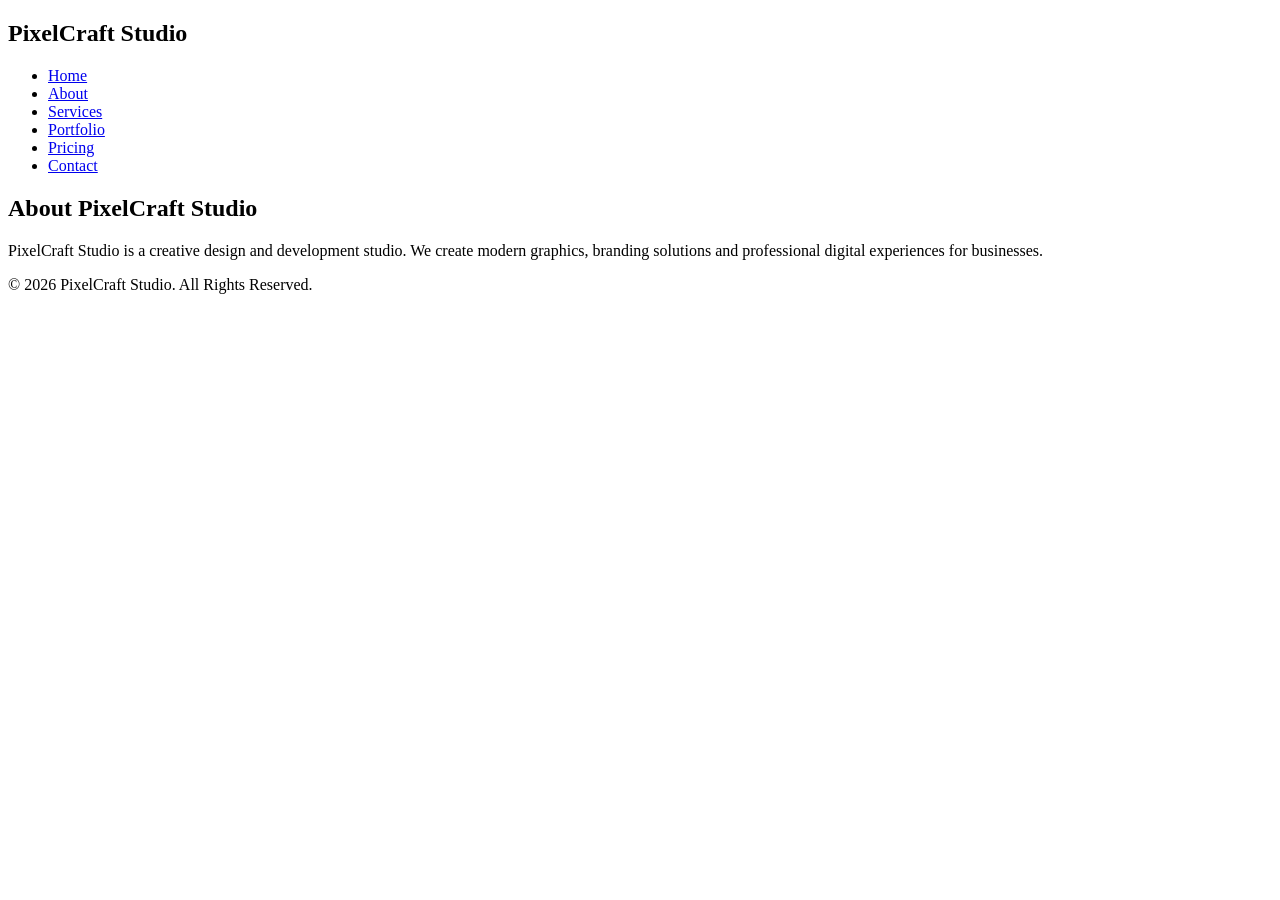
==== about.html @ e8d036d0 "Add files via upload" ====
<!DOCTYPE html>
<html>
<head>
    <title>About - PixelCraft Studio</title>
    <link rel="stylesheet" href="style.css">
</head>

<body>
    <nav>
    <h2>PixelCraft Studio</h2>

    <ul>
        <li><a href="index.html">Home</a></li>
        <li><a href="about.html">About</a></li>
        <li><a href="services.html">Services</a></li>
        <li><a href="portfolio.html">Portfolio</a></li>
        <li><a href="pricing.html">Pricing</a></li>
        <li><a href="contact.html">Contact</a></li>
    </ul>
</nav>

<section class="page-section">
    <h1>About PixelCraft Studio</h1>

    <p>
        PixelCraft Studio is a creative design and development studio.
        We create modern graphics, branding solutions and professional
        digital experiences for businesses.
    </p>
</section>
<footer>
    <p>© 2026 PixelCraft Studio. All Rights Reserved.</p>
</footer>
</body>
</html>
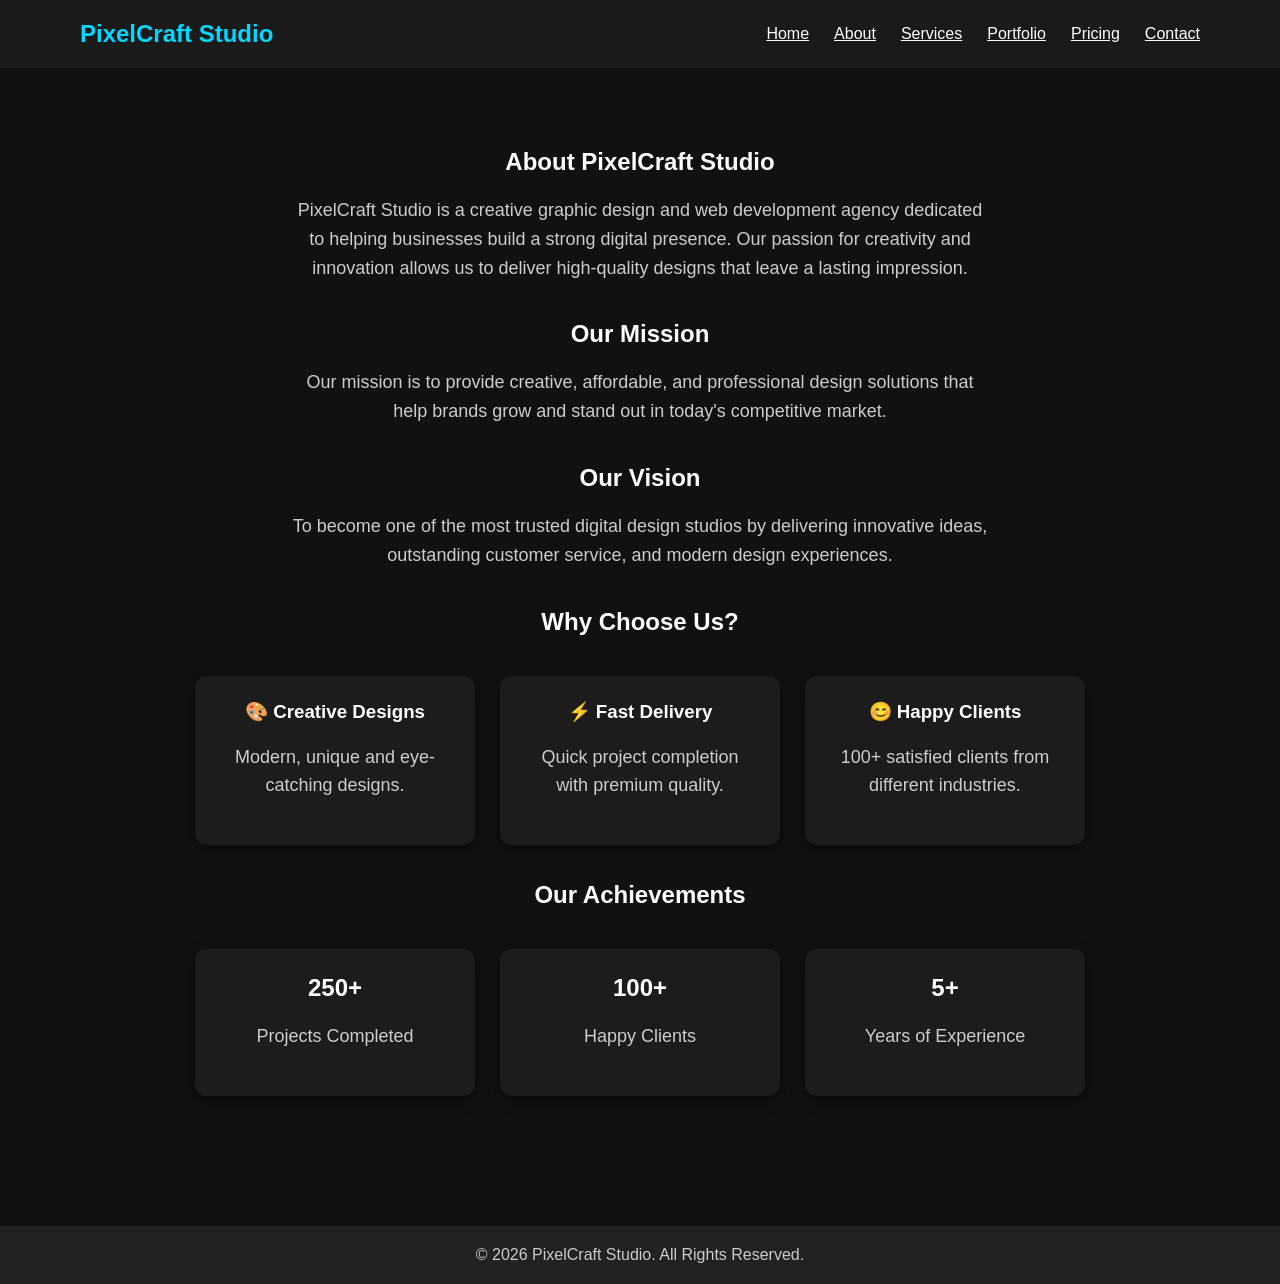
==== commit 9a15edef: "Add files via upload" ====
--- a/about.html
+++ b/about.html
@@ -20,13 +20,75 @@
 </nav>
 
 <section class="page-section">
+
     <h1>About PixelCraft Studio</h1>
 
     <p>
-        PixelCraft Studio is a creative design and development studio.
-        We create modern graphics, branding solutions and professional
-        digital experiences for businesses.
+        PixelCraft Studio is a creative graphic design and web development agency dedicated to helping businesses build a strong digital presence. Our passion for creativity and innovation allows us to deliver high-quality designs that leave a lasting impression.
     </p>
+
+    <br>
+
+    <h2>Our Mission</h2>
+
+    <p>
+        Our mission is to provide creative, affordable, and professional design solutions that help brands grow and stand out in today's competitive market.
+    </p>
+
+    <br>
+
+    <h2>Our Vision</h2>
+
+    <p>
+        To become one of the most trusted digital design studios by delivering innovative ideas, outstanding customer service, and modern design experiences.
+    </p>
+
+    <br>
+
+    <h2>Why Choose Us?</h2>
+
+    <div class="portfolio-container">
+
+        <div class="portfolio-card">
+            <h3>🎨 Creative Designs</h3>
+            <p>Modern, unique and eye-catching designs.</p>
+        </div>
+
+        <div class="portfolio-card">
+            <h3>⚡ Fast Delivery</h3>
+            <p>Quick project completion with premium quality.</p>
+        </div>
+
+        <div class="portfolio-card">
+            <h3>😊 Happy Clients</h3>
+            <p>100+ satisfied clients from different industries.</p>
+        </div>
+
+    </div>
+
+    <br><br>
+
+    <h2>Our Achievements</h2>
+
+    <div class="portfolio-container">
+
+        <div class="portfolio-card">
+            <h2>250+</h2>
+            <p>Projects Completed</p>
+        </div>
+
+        <div class="portfolio-card">
+            <h2>100+</h2>
+            <p>Happy Clients</p>
+        </div>
+
+        <div class="portfolio-card">
+            <h2>5+</h2>
+            <p>Years of Experience</p>
+        </div>
+
+    </div>
+
 </section>
 <footer>
     <p>© 2026 PixelCraft Studio. All Rights Reserved.</p>
--- a/style.css
+++ b/style.css
@@ -0,0 +1,638 @@
+html{
+    scroll-behavior: smooth;
+}
+*{
+    margin:0;
+    padding:0;
+    box-sizing:border-box;
+}
+
+body{
+    font-family:'Poppins',sans-serif;
+    background:#0b0b0b;
+    color:white;
+    overflow-x:hidden;
+}
+
+nav{
+    display:flex;
+    justify-content:space-between;
+    align-items:center;
+    padding:20px 80px;
+    position: sticky;
+top: 0;
+z-index: 1000;
+background: rgba(0,0,0,0.9);
+backdrop-filter: blur(10px);
+}
+
+nav h2{
+    color:#00d9ff;
+}
+
+nav ul{
+    display:flex;
+    list-style:none;
+}
+
+nav ul li{
+    margin-left:25px;
+}
+
+nav ul li a:hover{
+    color:#00d9ff;
+    transition:0.3s;
+}
+
+.hero{
+    height:100vh;
+    display:flex;
+    flex-direction:column;
+    justify-content:center;
+    align-items:center;
+    text-align:center;
+    padding:20px;
+
+    background:
+    linear-gradient(rgba(0,0,0,.75), rgba(0,0,0,.75)),
+    url("../images/hero.png");
+
+    background-size:cover;
+    background-position:center;
+}
+
+.hero h1{
+    font-size:55px;
+    margin-bottom:20px;
+}
+
+.hero p{
+    width:60%;
+    line-height:1.7;
+    margin-bottom:30px;
+}
+
+.btn{
+    background:#00d9ff;
+    color:black;
+    padding:15px 35px;
+    text-decoration:none;
+    border-radius:8px;
+    font-weight:bold;
+}
+.btn:hover{
+    background:#ffffff;
+    color:#00d9ff;
+    transform:scale(1.05);
+    transition:0.3s;
+}
+/* SERVICES */
+
+.services{
+    padding:80px 8%;
+    background:#111;
+}
+
+.services h2{
+    text-align:center;
+    font-size:42px;
+    margin-bottom:50px;
+}
+
+.service-container{
+    display:grid;
+    grid-template-columns:repeat(auto-fit,minmax(280px,1fr));
+    gap:25px;
+}
+
+.card{
+    background:#1b1b1b;
+    padding:35px;
+    border-radius:15px;
+    transition:.4s;
+    border:1px solid #2d2d2d;
+}
+
+.card:hover{
+    transform:translateY(-10px);
+    border-color:#00d9ff;
+    box-shadow:0 0 25px rgba(0,217,255,.35);
+}
+
+.card h3{
+    color:#00d9ff;
+    margin-bottom:15px;
+}
+
+.card p{
+    color:#cfcfcf;
+    line-height:1.7;
+}
+/* Portfolio */
+
+.portfolio{
+    padding:80px 8%;
+    background:#0b0b0b;
+}
+
+.portfolio h2{
+    text-align:center;
+    font-size:42px;
+    margin-bottom:50px;
+}
+
+.portfolio-container{
+    display:grid;
+    grid-template-columns:repeat(auto-fit,minmax(320px,1fr));
+    gap:25px;
+}
+
+.portfolio-box{
+    background:#1a1a1a;
+    border-radius:15px;
+    overflow:hidden;
+    transition:.4s;
+}
+
+.portfolio-box img{
+    width:100%;
+    height:240px;
+    object-fit:cover;
+}
+
+.portfolio-box h3{
+    text-align:center;
+    padding:20px;
+}
+
+.portfolio-box:hover{
+    transform:translateY(-10px);
+    box-shadow:0 0 25px rgba(0,217,255,.4);
+}
+/* ABOUT */
+.about{
+    padding:100px 8%;
+    background:#111;
+}
+
+.about h2{
+    font-size:42px;
+    margin-bottom:25px;
+}
+
+.about p{
+    color:#ccc;
+    line-height:1.8;
+    max-width:900px;
+}
+
+.stats{
+    display:flex;
+    gap:60px;
+    margin-top:50px;
+    flex-wrap:wrap;
+}
+
+.stats h3{
+    color:#00d9ff;
+    font-size:42px;
+}
+
+.stats span{
+    color:#bbb;
+}
+/* Pricing */
+
+.pricing{
+    padding:80px 8%;
+    text-align:center;
+    background:#111;
+}
+
+.pricing h2{
+    font-size:45px;
+    margin-bottom:50px;
+}
+
+.pricing-container{
+    display:flex;
+    justify-content:center;
+    gap:30px;
+    flex-wrap:wrap;
+}
+
+.price-card{
+    background:#1c1c1c;
+    padding:40px;
+    width:300px;
+    border-radius:15px;
+    transition:.4s;
+    border:1px solid #333;
+}
+
+.price-card:hover{
+    transform:translateY(-12px);
+    box-shadow:0 0 25px #00d9ff55;
+}
+
+.price-card.active{
+    border:2px solid #00d9ff;
+    transform:scale(1.05);
+}
+
+.price-card h3{
+    color:#00d9ff;
+    margin-bottom:15px;
+}
+
+.price-card h1{
+    font-size:45px;
+    margin-bottom:25px;
+}
+
+.price-card p{
+    margin:15px 0;
+}
+/* CONTACT */
+
+.contact{
+    padding:100px 8%;
+    background:#0b0b0b;
+}
+
+.contact h2{
+    text-align:center;
+    font-size:45px;
+    margin-bottom:60px;
+}
+
+.contact-container{
+    display:grid;
+    grid-template-columns:1fr 1fr;
+    gap:50px;
+    align-items:center;
+}
+
+.contact-info h3{
+    font-size:32px;
+    color:#00d9ff;
+    margin-bottom:20px;
+}
+
+.contact-info p{
+    color:#ccc;
+    line-height:1.8;
+    margin-bottom:15px;
+}
+
+.contact-form input,
+.contact-form textarea{
+    width:100%;
+    padding:15px;
+    margin-bottom:20px;
+    border:none;
+    border-radius:10px;
+    background:#1b1b1b;
+    color:white;
+    font-size:16px;
+}
+
+.contact-form textarea{
+    resize:none;
+}
+
+.contact-form button{
+    border:none;
+    cursor:pointer;
+    width:100%;
+}
+
+.contact-form input:focus,
+.contact-form textarea:focus{
+    outline:2px solid #00d9ff;
+}
+/* FOOTER */
+
+footer{
+    background:#000;
+    padding:60px 8%;
+    text-align:center;
+}
+
+.footer-content h2{
+    color:#00d9ff;
+    margin-bottom:20px;
+}
+
+.footer-content p{
+    color:#ccc;
+    line-height:1.8;
+}
+
+.social-icons{
+    margin:30px 0;
+}
+
+.social-icons a{
+    color:white;
+    text-decoration:none;
+    margin:0 15px;
+    transition:.3s;
+}
+
+.social-icons a:hover{
+    color:#00d9ff;
+}
+
+footer hr{
+    margin:30px 0;
+    border:1px solid #222;
+}
+@media(max-width:768px){
+
+nav{
+    flex-direction:column;
+    padding:20px;
+}
+
+nav ul{
+    flex-direction:column;
+    text-align:center;
+}
+
+nav ul li{
+    margin:12px 0;
+}
+
+.hero h1{
+    font-size:38px;
+}
+
+.hero p{
+    width:95%;
+}
+
+.contact-container{
+    grid-template-columns:1fr;
+}
+
+.stats{
+    justify-content:center;
+}
+
+}
+/* TEAM */
+
+.team{
+    padding:100px 8%;
+    background:#111;
+    text-align:center;
+}
+
+.team h2{
+    font-size:42px;
+    margin-bottom:50px;
+}
+
+.team-container{
+    display:grid;
+    grid-template-columns:repeat(auto-fit,minmax(250px,1fr));
+    gap:30px;
+}
+
+.team-card{
+    background:#1a1a1a;
+    border-radius:15px;
+    padding:30px;
+    transition:.4s;
+}
+
+.team-card:hover{
+    transform:translateY(-10px);
+    box-shadow:0 0 20px rgba(0,217,255,.35);
+}
+.team-card img{
+    width:150px;
+    height:150px;
+    object-fit:cover;
+    border-radius:50%;
+    border:4px solid #00d9ff;
+    margin-bottom:20px;
+    transition:0.4s;
+}
+
+.team-card img:hover{
+    transform:scale(1.08);
+}
+
+.team-card h3{
+    margin-bottom:10px;
+}
+
+.team-card p{
+    color:#bbb;
+}
+/* Testimonials Design */
+
+.testimonials {
+    padding: 50px;
+    text-align: center;
+}
+
+.testimonial-card {
+    background: #222;
+    color: white;
+    width: 300px;
+    padding: 25px;
+    border-radius: 12px;
+    transition: 0.3s;
+}
+
+.testimonial-card:hover {
+    transform: translateY(-5px);
+}
+
+.testimonial-card p {
+    font-size: 16px;
+    line-height: 1.5;
+}
+
+.testimonial-card h3 {
+    margin-top: 15px;
+}
+
+/* FAQ Design */
+
+.faq {
+    padding: 50px;
+    text-align: center;
+}
+
+.faq h2 {
+    margin-bottom: 30px;
+}
+
+.faq-box {
+    background: #222;
+    color: white;
+    margin: 15px auto;
+    padding: 20px;
+    max-width: 700px;
+    border-radius: 12px;
+    text-align: left;
+    transition: 0.3s;
+}
+
+.faq-box:hover {
+    transform: translateY(-5px);
+}
+
+.faq-box h3 {
+    margin-bottom: 10px;
+}
+
+#topBtn {
+    position: fixed;
+    bottom: 30px;
+    right: 30px;
+    display: none;
+    width: 50px;
+    height: 50px;
+    border-radius: 50%;
+    border: none;
+    cursor: pointer;
+    font-size: 25px;
+    font-weight: bold;
+    background: #333;
+    color: white;
+    transition: 0.3s;
+}
+
+#topBtn:hover {
+    transform: scale(1.1);
+}
+.portfolio-page {
+    padding: 60px;
+    text-align: center;
+}
+
+.portfolio-container {
+    display: flex;
+    justify-content: center;
+    flex-wrap: wrap;
+    gap: 25px;
+    margin-top: 40px;
+}
+
+.portfolio-card {
+    width: 280px;
+    padding: 25px;
+    background: #222;
+    color: white;
+    border-radius: 12px;
+    transition: 0.3s;
+}
+
+.portfolio-card:hover {
+    transform: translateY(-8px);
+}
+.page-section {
+    padding: 80px;
+    text-align: center;
+    min-height: 70vh;
+}
+
+.page-section p {
+    max-width: 700px;
+    margin: 20px auto;
+    font-size: 18px;
+    line-height: 1.6;
+}
+footer {
+    text-align: center;
+    padding: 20px;
+    background: #222;
+    color: white;
+    margin-top: 50px;
+}
+.portfolio-card img {
+    width: 100%;
+    height: 180px;
+    object-fit: cover;
+    border-radius: 10px;
+    margin-bottom: 15px;
+}
+@media (max-width: 768px) {
+
+    nav {
+        flex-direction: column;
+    }
+
+    nav ul {
+        flex-direction: column;
+        text-align: center;
+    }
+
+    .testimonial-container,
+    .portfolio-container {
+        flex-direction: column;
+        align-items: center;
+    }
+
+    .portfolio-card,
+    .testimonial-card {
+        width: 90%;
+    }
+
+    .page-section {
+        padding: 30px 15px;
+    }
+
+}
+/* Dark Theme Final Polish */
+
+body {
+    background: #111;
+    color: white;
+}
+
+h1, h2, h3 {
+    color: white;
+}
+
+p {
+    color: #ccc;
+}
+
+nav {
+    background: #1a1a1a;
+}
+
+nav a {
+    color: white;
+    transition: 0.3s;
+}
+
+nav a:hover {
+    color: #00d9ff;
+}
+
+.btn {
+    background: #00d9ff;
+    color: black;
+    padding: 12px 25px;
+    border-radius: 25px;
+    text-decoration: none;
+    transition: 0.3s;
+}
+
+.btn:hover {
+    transform: scale(1.05);
+}
+
+.portfolio-card,
+.testimonial-card,
+.faq-box {
+    background: #1c1c1c;
+    box-shadow: 0 5px 15px rgba(0,0,0,0.4);
+}
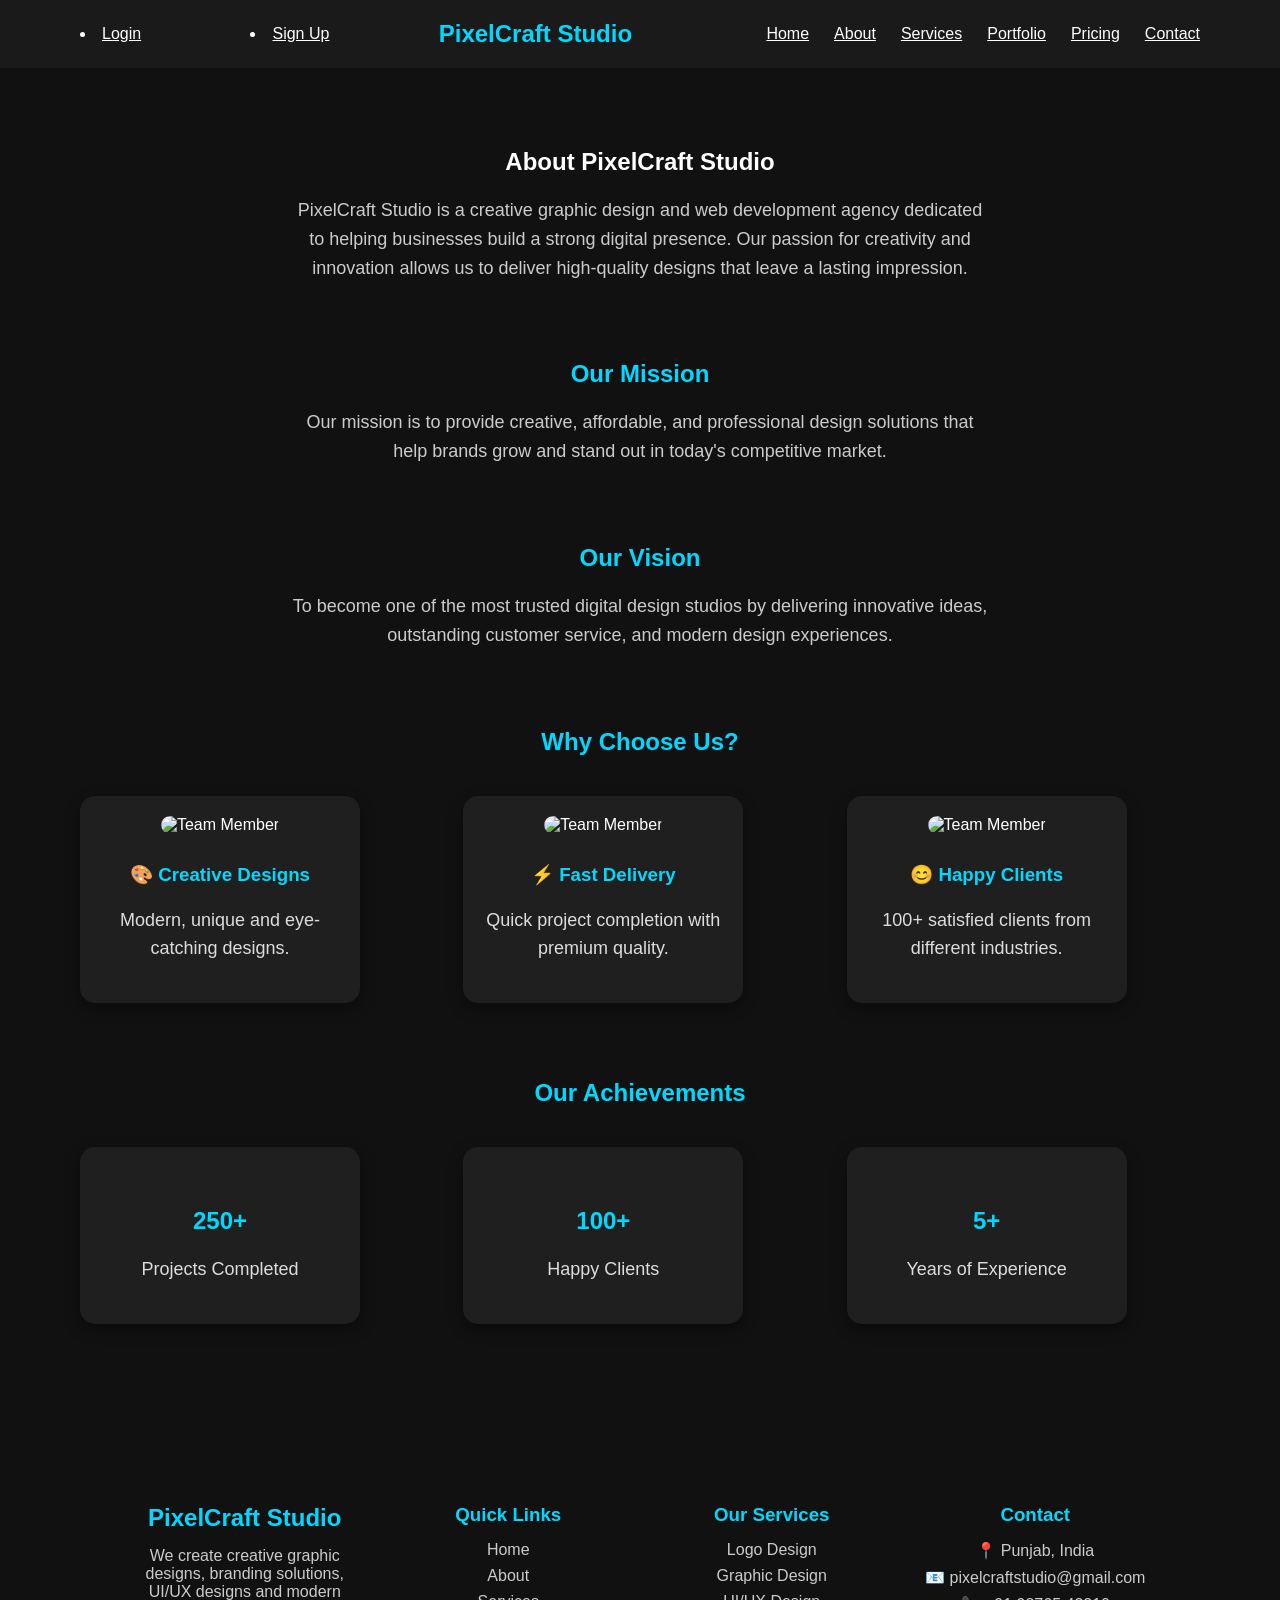
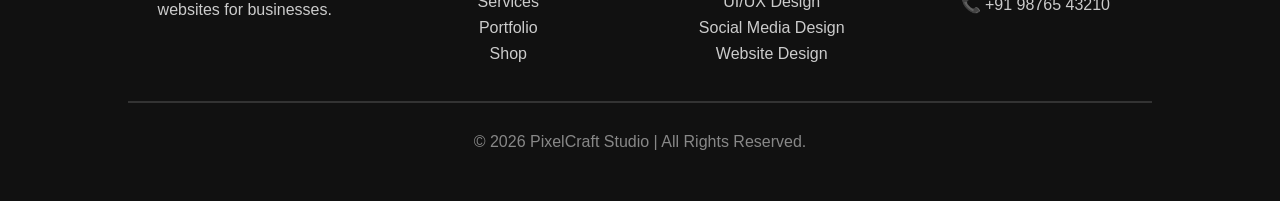
==== commit 4b75aea9: "Add files via upload" ====
--- a/about.html
+++ b/about.html
@@ -7,6 +7,8 @@
 
 <body>
     <nav>
+        <li><a href="login.html">Login</a></li>
+<li><a href="signup.html">Sign Up</a></li>
     <h2>PixelCraft Studio</h2>
 
     <ul>
@@ -50,16 +52,19 @@
     <div class="portfolio-container">
 
         <div class="portfolio-card">
+            <img src="images/team1.jfif" alt="Team Member">
             <h3>🎨 Creative Designs</h3>
             <p>Modern, unique and eye-catching designs.</p>
         </div>
 
         <div class="portfolio-card">
+            <img src="images/team2.jfif" alt="Team Member">
             <h3>⚡ Fast Delivery</h3>
             <p>Quick project completion with premium quality.</p>
         </div>
 
         <div class="portfolio-card">
+            <img src="images/team3.jfif" alt="Team Member">
             <h3>😊 Happy Clients</h3>
             <p>100+ satisfied clients from different industries.</p>
         </div>
@@ -90,8 +95,55 @@
     </div>
 
 </section>
-<footer>
-    <p>© 2026 PixelCraft Studio. All Rights Reserved.</p>
+<footer class="footer">
+
+    <div class="footer-container">
+
+        <div class="footer-box">
+            <h2>PixelCraft Studio</h2>
+            <p>
+                We create creative graphic designs, branding solutions,
+                UI/UX designs and modern websites for businesses.
+            </p>
+        </div>
+
+        <div class="footer-box">
+            <h3>Quick Links</h3>
+
+            <a href="index.html">Home</a>
+            <a href="about.html">About</a>
+            <a href="services.html">Services</a>
+            <a href="portfolio.html">Portfolio</a>
+            <a href="shop.html">Shop</a>
+        </div>
+
+        <div class="footer-box">
+            <h3>Our Services</h3>
+
+            <p>Logo Design</p>
+            <p>Graphic Design</p>
+            <p>UI/UX Design</p>
+            <p>Social Media Design</p>
+            <p>Website Design</p>
+        </div>
+
+        <div class="footer-box">
+            <h3>Contact</h3>
+
+            <p>📍 Punjab, India</p>
+            <p>📧 pixelcraftstudio@gmail.com</p>
+            <p>📞 +91 98765 43210</p>
+
+        </div>
+
+    </div>
+
+    <hr>
+
+    <p class="copyright">
+        © 2026 PixelCraft Studio | All Rights Reserved.
+    </p>
+
 </footer>
 </body>
 </html>
--- a/style.css
+++ b/style.css
@@ -516,13 +516,7 @@
     text-align: center;
 }
 
-.portfolio-container {
-    display: flex;
-    justify-content: center;
-    flex-wrap: wrap;
-    gap: 25px;
-    margin-top: 40px;
-}
+
 
 .portfolio-card {
     width: 280px;
@@ -635,4 +629,175 @@
 .faq-box {
     background: #1c1c1c;
     box-shadow: 0 5px 15px rgba(0,0,0,0.4);
+}
+.checkout-form{
+    max-width:600px;
+    margin:40px auto;
+    display:flex;
+    flex-direction:column;
+    gap:15px;
+}
+
+.checkout-form input,
+.checkout-form textarea,
+.checkout-form select{
+    padding:15px;
+    border:none;
+    border-radius:8px;
+    font-size:16px;
+}
+
+.checkout-form button{
+    cursor:pointer;
+}
+.page-section h2{
+    margin-top:40px;
+    color:#00d9ff;
+}
+
+.page-section h3{
+    margin-bottom:15px;
+}
+
+.portfolio-card{
+    transition:0.3s;
+}
+
+.portfolio-card:hover{
+    transform:translateY(-8px);
+}
+.portfolio-card ul {
+    text-align: left;
+    margin: 15px 0;
+    padding-left: 20px;
+}
+
+.portfolio-card ul li {
+    margin-bottom: 8px;
+    color: #ccc;
+}
+.portfolio-card h1{
+    color:#00d9ff;
+    margin:15px 0;
+}
+
+.portfolio-card ul{
+    text-align:left;
+    padding-left:20px;
+    margin:20px 0;
+}
+
+.portfolio-card li{
+    margin:8px 0;
+}
+.contact-info{
+    margin-top:50px;
+    text-align:center;
+}
+
+.contact-info p{
+    margin:10px 0;
+    font-size:18px;
+}
+.footer{
+    background:#111;
+    padding:50px 10%;
+    color:white;
+}
+
+.footer-container{
+    display:grid;
+    grid-template-columns:repeat(auto-fit,minmax(220px,1fr));
+    gap:30px;
+}
+
+.footer-box h2,
+.footer-box h3{
+    color:#00d9ff;
+    margin-bottom:15px;
+}
+
+.footer-box a{
+    display:block;
+    color:#ccc;
+    text-decoration:none;
+    margin:8px 0;
+    transition:.3s;
+}
+
+.footer-box a:hover{
+    color:#00d9ff;
+}
+
+.footer-box p{
+    color:#ccc;
+    margin:8px 0;
+}
+
+.footer hr{
+    margin:30px 0;
+    border:1px solid #333;
+}
+
+.copyright{
+    text-align:center;
+    color:#888;
+}
+.hero{
+    text-align: center;
+    padding: 80px 10%;
+}
+.hero-image{
+    margin: 30px 0;
+    text-align: center;
+}
+
+.hero-image img{
+    width: 100%;
+    max-width: 500px;
+    border-radius: 15px;
+
+}
+.portfolio-card img{
+    width:100%;
+    height:250px;
+    object-fit:cover;
+    border-radius:10px;
+    margin-bottom:15px;
+}
+.portfolio-container{
+    display:grid;
+    grid-template-columns:repeat(auto-fit,minmax(300px,1fr));
+    gap:30px;
+    margin-top:40px;
+}
+
+.portfolio-card{
+    background:#1f1f1f;
+    border-radius:15px;
+    overflow:hidden;
+    text-align:center;
+    padding:20px;
+    transition:.3s;
+}
+
+.portfolio-card:hover{
+    transform:translateY(-10px);
+}
+
+.portfolio-card img{
+    width:100%;
+    height:220px;
+    object-fit:cover;
+    border-radius:10px;
+    margin-bottom:15px;
+}
+
+.portfolio-card h3{
+    color:#00d9ff;
+    margin:15px 0;
+}
+
+.portfolio-card p{
+    color:#ddd;
 }
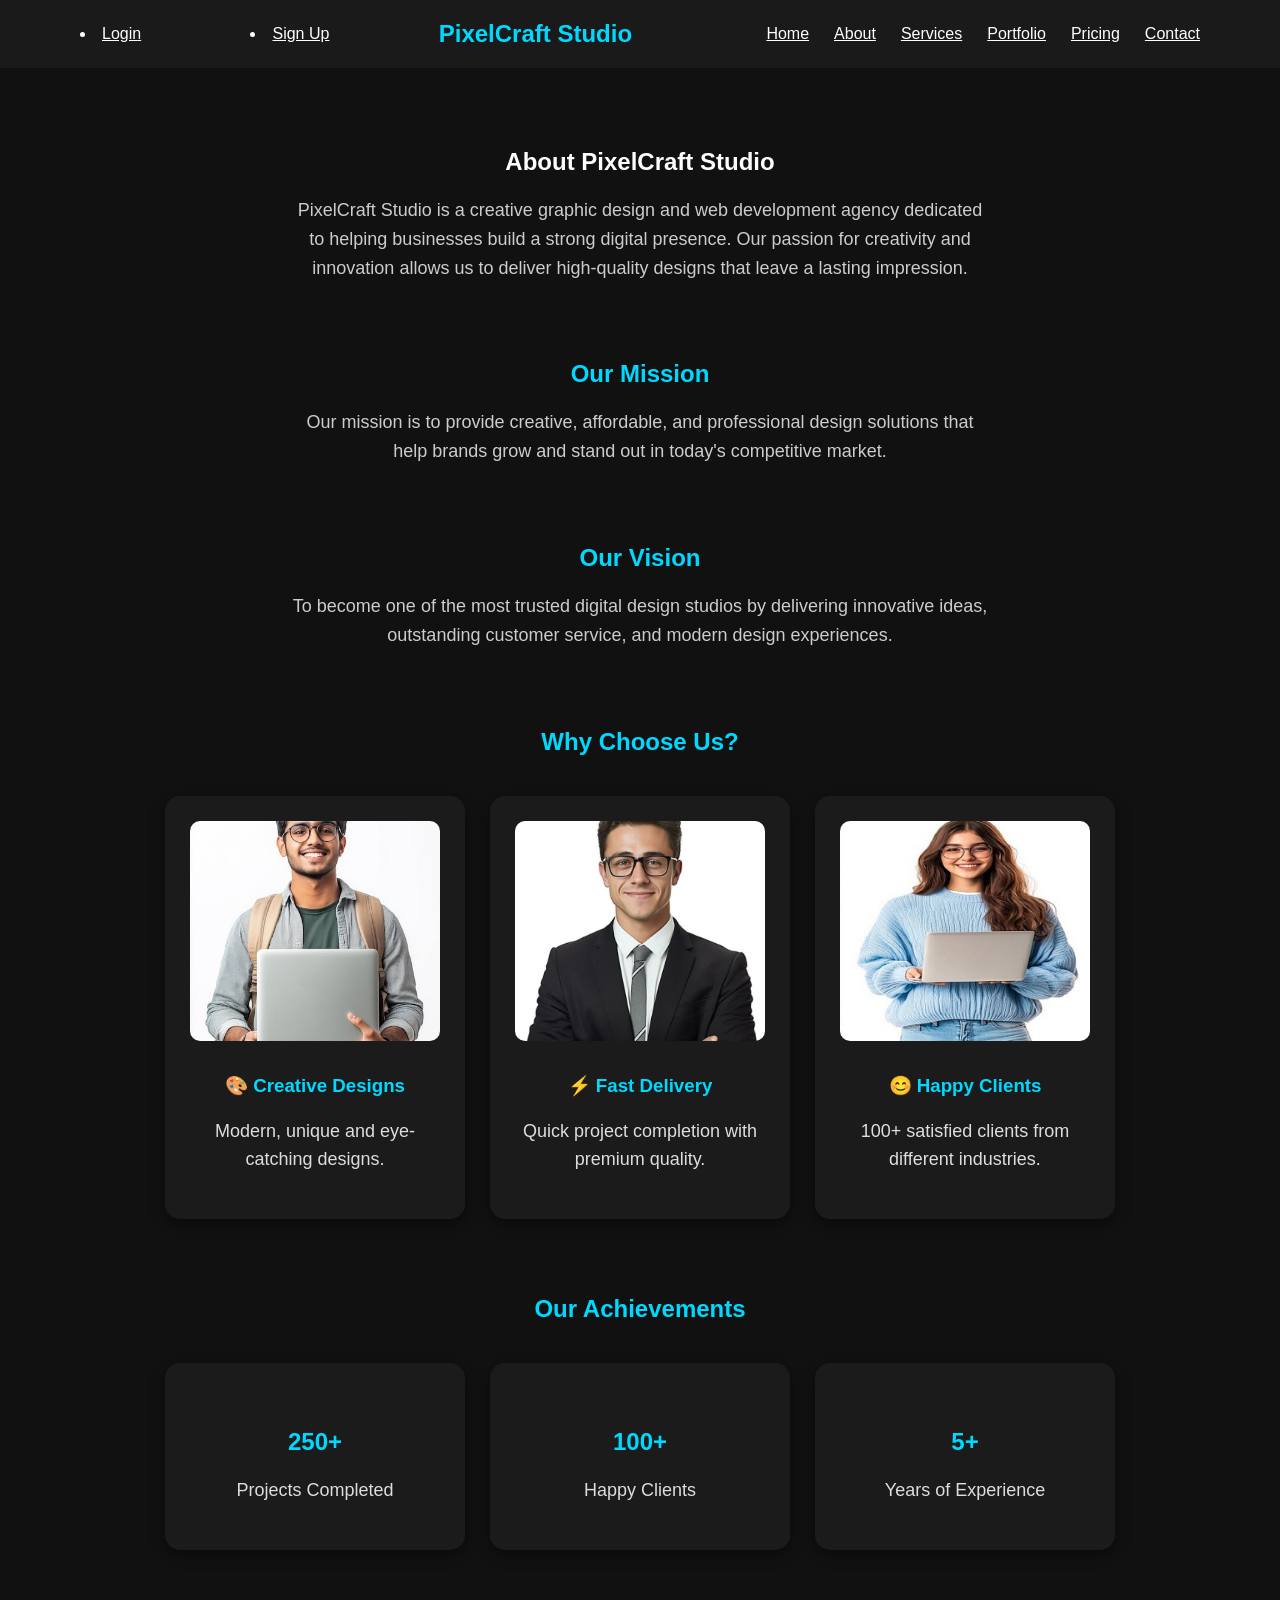
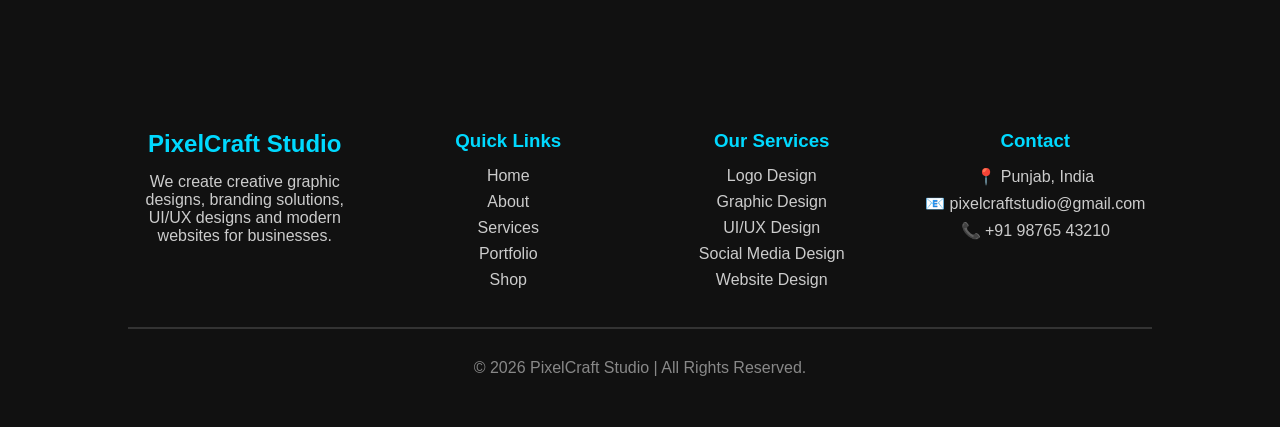
==== commit 82809985: "Add files via upload" ====
--- a/about.html
+++ b/about.html
@@ -52,19 +52,19 @@
     <div class="portfolio-container">
 
         <div class="portfolio-card">
-            <img src="images/team1.jfif" alt="Team Member">
+            <img src="team1.jfif" alt="Team Member">
             <h3>🎨 Creative Designs</h3>
             <p>Modern, unique and eye-catching designs.</p>
         </div>
 
         <div class="portfolio-card">
-            <img src="images/team2.jfif" alt="Team Member">
+            <img src="team2.jfif" alt="Team Member">
             <h3>⚡ Fast Delivery</h3>
             <p>Quick project completion with premium quality.</p>
         </div>
 
         <div class="portfolio-card">
-            <img src="images/team3.jfif" alt="Team Member">
+            <img src="team3.jfif" alt="Team Member">
             <h3>😊 Happy Clients</h3>
             <p>100+ satisfied clients from different industries.</p>
         </div>
--- a/style.css
+++ b/style.css
@@ -44,34 +44,20 @@
     transition:0.3s;
 }
 
-.hero{
-    height:100vh;
-    display:flex;
-    flex-direction:column;
-    justify-content:center;
-    align-items:center;
-    text-align:center;
-    padding:20px;
-
-    background:
-    linear-gradient(rgba(0,0,0,.75), rgba(0,0,0,.75)),
-    url("../images/hero.png");
-
-    background-size:cover;
-    background-position:center;
-}
+
 
 .hero h1{
-    font-size:55px;
-    margin-bottom:20px;
+    font-size:72px;
+    color:#fff;
+    font-weight:800;
 }
 
 .hero p{
-    width:60%;
-    line-height:1.7;
-    margin-bottom:30px;
-}
-
+    color:#fff;
+    font-size:22px;
+    max-width:750px;
+    margin:25px auto;
+}
 .btn{
     background:#00d9ff;
     color:black;
@@ -743,10 +729,7 @@
     text-align:center;
     color:#888;
 }
-.hero{
-    text-align: center;
-    padding: 80px 10%;
-}
+
 .hero-image{
     margin: 30px 0;
     text-align: center;
@@ -800,4 +783,118 @@
 
 .portfolio-card p{
     color:#ddd;
+}
+/* ===== HOME PAGE FIX ===== */
+
+
+
+.hero-text{
+    flex:1;
+    min-width:300px;
+}
+
+.hero-text h1{
+    font-size:55px;
+    color:#fff;
+    margin-bottom:20px;
+}
+
+.hero-text p{
+    color:#ddd;
+    width:100%;
+    max-width:600px;
+    margin-bottom:30px;
+}
+
+.hero-buttons{
+    display:flex;
+    justify-content:center;
+    margin-top:30px;
+}
+
+.hero-image{
+    flex:1;
+    text-align:center;
+}
+
+.hero-image img{
+    max-width:450px;
+    width:100%;
+    border-radius:15px;
+}
+
+.service-container,
+.portfolio-container,
+.pricing-container,
+.testimonial-container{
+    display:flex;
+    justify-content:center;
+    gap:25px;
+    flex-wrap:wrap;
+}
+
+.service-card,
+.portfolio-card,
+.price-card,
+.testimonial-card{
+    width:300px;
+    background:#1b1b1b;
+    padding:25px;
+    border-radius:15px;
+    transition:.3s;
+}
+
+.service-card:hover,
+.portfolio-card:hover,
+.price-card:hover,
+.testimonial-card:hover{
+    transform:translateY(-8px);
+}
+
+.portfolio-card img{
+    width:100%;
+    height:220px;
+    object-fit:cover;
+    border-radius:10px;
+}
+.hero{
+    min-height:100vh;
+    display:flex;
+    justify-content:center;
+    align-items:center;
+    flex-direction:column;
+    text-align:center;
+    padding:0 10%;
+
+    background:
+    linear-gradient(rgba(0,0,0,.55),rgba(0,0,0,.55)),
+    url("images/hero.png") center center/cover no-repeat;
+}
+
+.hero-image{
+    display:none;
+}
+
+.hero h1{
+    font-size:70px;
+    font-weight:800;
+    color:#fff;
+}
+
+.hero p{
+    font-size:22px;
+    color:#eee;
+    max-width:800px;
+    margin:25px auto;
+}
+
+.hero-buttons{
+    display:flex;
+    justify-content:center;
+}
+
+.btn{
+    padding:18px 45px;
+    border-radius:50px;
+    font-size:20px;
 }
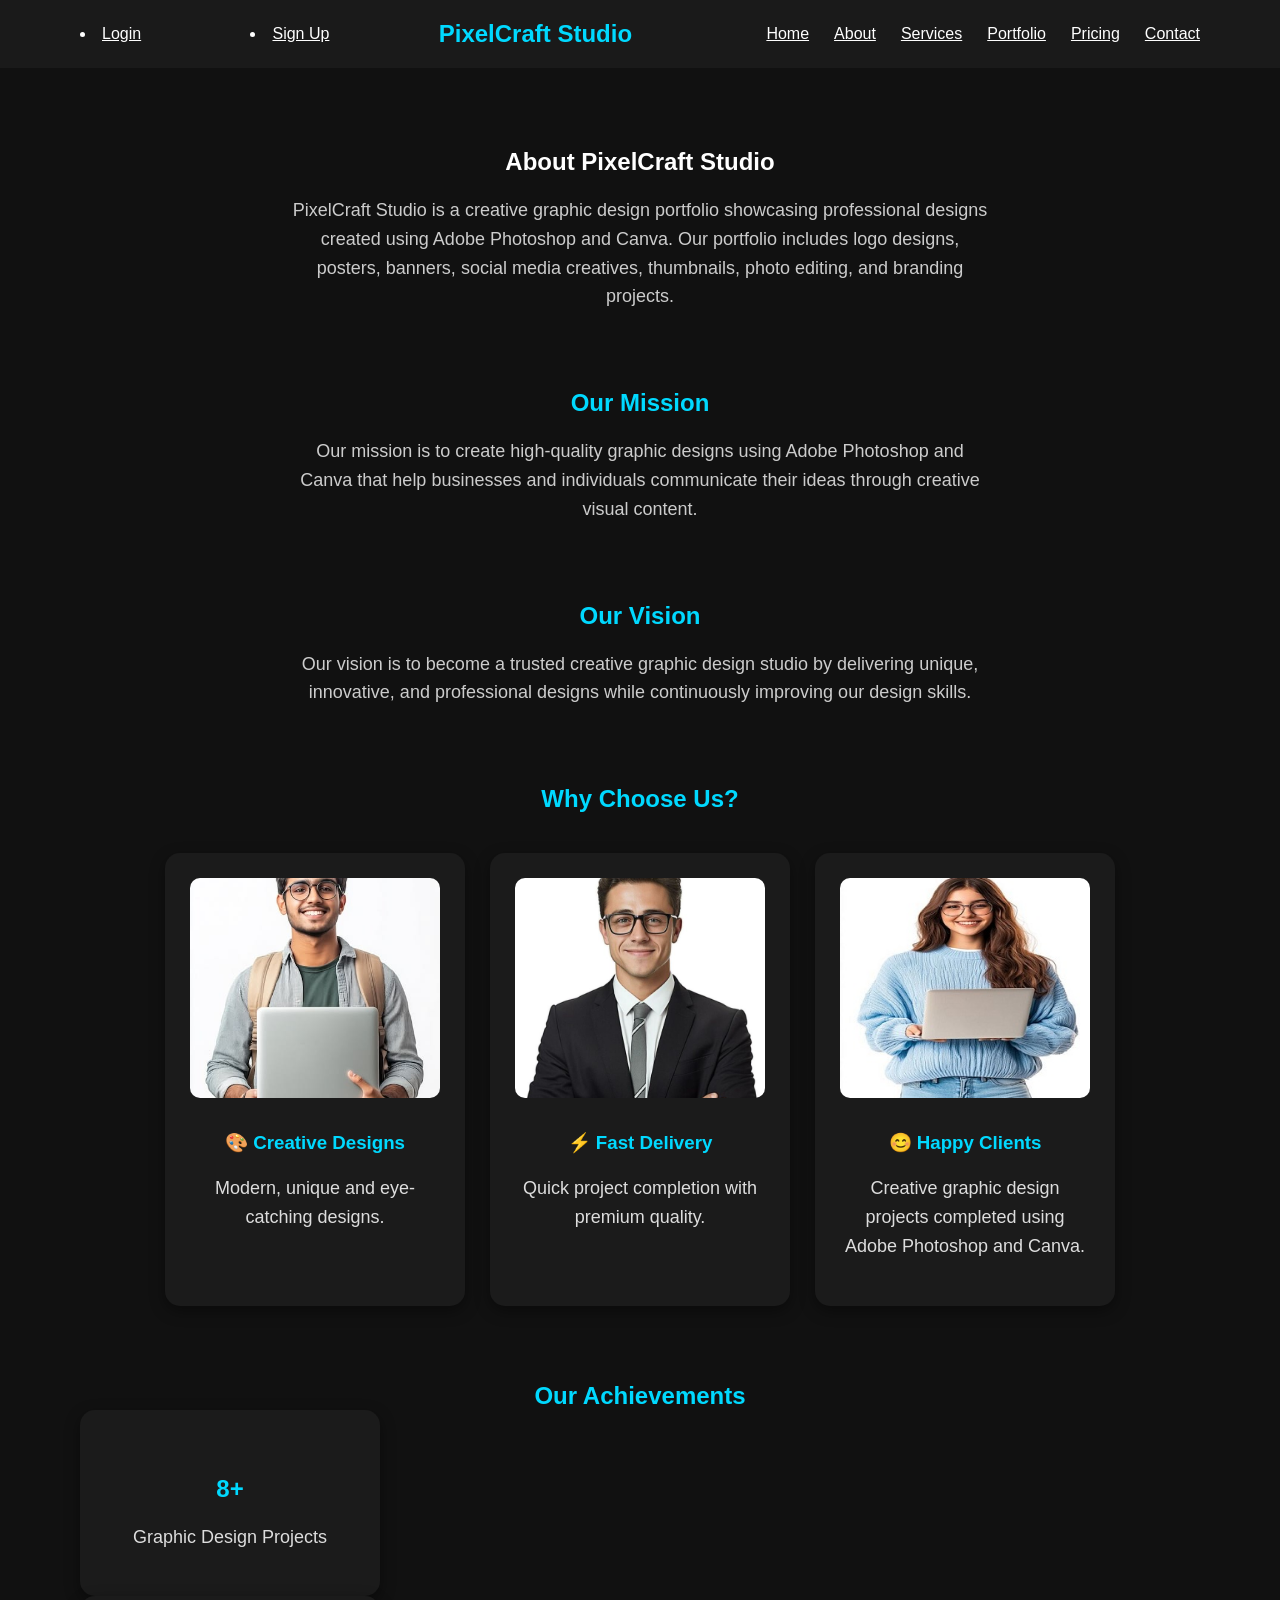
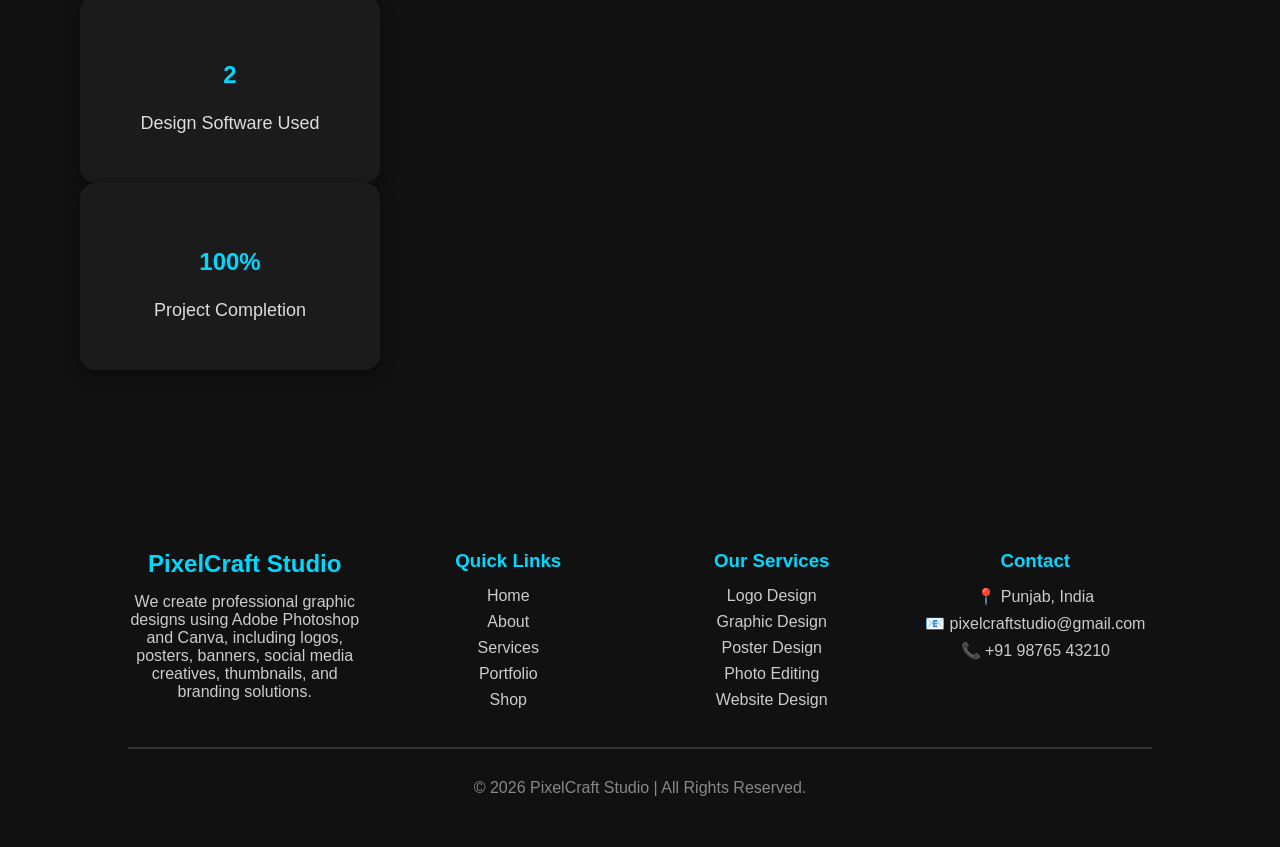
==== commit 52f2785f: "Add files via upload" ====
--- a/about.html
+++ b/about.html
@@ -25,25 +25,25 @@
 
     <h1>About PixelCraft Studio</h1>
 
-    <p>
-        PixelCraft Studio is a creative graphic design and web development agency dedicated to helping businesses build a strong digital presence. Our passion for creativity and innovation allows us to deliver high-quality designs that leave a lasting impression.
-    </p>
+   <p>
+PixelCraft Studio is a creative graphic design portfolio showcasing professional designs created using Adobe Photoshop and Canva. Our portfolio includes logo designs, posters, banners, social media creatives, thumbnails, photo editing, and branding projects.
+</p>
 
     <br>
 
     <h2>Our Mission</h2>
 
-    <p>
-        Our mission is to provide creative, affordable, and professional design solutions that help brands grow and stand out in today's competitive market.
-    </p>
+   <p>
+Our mission is to create high-quality graphic designs using Adobe Photoshop and Canva that help businesses and individuals communicate their ideas through creative visual content.
+</p>
 
     <br>
 
     <h2>Our Vision</h2>
 
     <p>
-        To become one of the most trusted digital design studios by delivering innovative ideas, outstanding customer service, and modern design experiences.
-    </p>
+Our vision is to become a trusted creative graphic design studio by delivering unique, innovative, and professional designs while continuously improving our design skills.
+</p>
 
     <br>
 
@@ -66,7 +66,7 @@
         <div class="portfolio-card">
             <img src="team3.jfif" alt="Team Member">
             <h3>😊 Happy Clients</h3>
-            <p>100+ satisfied clients from different industries.</p>
+            <p>Creative graphic design projects completed using Adobe Photoshop and Canva.</p>
         </div>
 
     </div>
@@ -75,24 +75,20 @@
 
     <h2>Our Achievements</h2>
 
-    <div class="portfolio-container">
+    <div class="portfolio-card">
+        <h2>8+</h2>
+        <p>Graphic Design Projects</p>
+    </div>
 
-        <div class="portfolio-card">
-            <h2>250+</h2>
-            <p>Projects Completed</p>
-        </div>
+    <div class="portfolio-card">
+       <h2>2</h2>
+       <p>Design Software Used</p>
+    </div>
 
-        <div class="portfolio-card">
-            <h2>100+</h2>
-            <p>Happy Clients</p>
-        </div>
-
-        <div class="portfolio-card">
-            <h2>5+</h2>
-            <p>Years of Experience</p>
-        </div>
-
-    </div>
+<div class="portfolio-card">
+    <h2>100%</h2>
+    <p>Project Completion</p>
+</div>
 
 </section>
 <footer class="footer">
@@ -101,10 +97,9 @@
 
         <div class="footer-box">
             <h2>PixelCraft Studio</h2>
-            <p>
-                We create creative graphic designs, branding solutions,
-                UI/UX designs and modern websites for businesses.
-            </p>
+           <p>
+             We create professional graphic designs using Adobe Photoshop and Canva, including logos, posters, banners, social media creatives, thumbnails, and branding solutions.
+          </p>
         </div>
 
         <div class="footer-box">
@@ -122,8 +117,8 @@
 
             <p>Logo Design</p>
             <p>Graphic Design</p>
-            <p>UI/UX Design</p>
-            <p>Social Media Design</p>
+            <p>Poster Design</p>
+            <p>Photo Editing</p>
             <p>Website Design</p>
         </div>
 
--- a/style.css
+++ b/style.css
@@ -868,7 +868,7 @@
 
     background:
     linear-gradient(rgba(0,0,0,.55),rgba(0,0,0,.55)),
-    url("images/hero.png") center center/cover no-repeat;
+    url("hero.png") center center/cover no-repeat;
 }
 
 .hero-image{
@@ -897,4 +897,115 @@
     padding:18px 45px;
     border-radius:50px;
     font-size:20px;
+}
+/* Counter Section */
+
+.counter{
+    display:flex;
+    justify-content:center;
+    flex-wrap:wrap;
+    gap:30px;
+    padding:80px 10%;
+    background:#111827;
+}
+
+.counter-box{
+    width:220px;
+    padding:30px;
+    text-align:center;
+    background:#1f2937;
+    border-radius:15px;
+    color:#fff;
+    transition:.3s;
+}
+
+.counter-box:hover{
+    transform:translateY(-10px);
+}
+
+.counter-box h2{
+    font-size:45px;
+    color:#00d4ff;
+    margin-bottom:10px;
+}
+
+.counter-box p{
+    font-size:18px;
+}
+/* Team Section */
+
+.team{
+    padding:80px 10%;
+    text-align:center;
+    background:#f8f9fa;
+}
+
+.team h2{
+    font-size:40px;
+    margin-bottom:40px;
+}
+
+.team-container{
+    display:flex;
+    justify-content:center;
+    gap:30px;
+    flex-wrap:wrap;
+}
+
+.team-card{
+    width:300px;
+    background:#fff;
+    border-radius:15px;
+    overflow:hidden;
+    box-shadow:0 10px 25px rgba(0,0,0,.1);
+    transition:.3s;
+}
+
+.team-card:hover{
+    transform:translateY(-10px);
+}
+
+.team-card img{
+    width:100%;
+    height:320px;
+    object-fit:cover;
+}
+
+.team-card h3{
+    margin-top:20px;
+    font-size:24px;
+}
+
+.team-card p{
+    color:#666;
+    margin:15px 0 25px;
+}
+/* Lightbox */
+
+.lightbox{
+    display:none;
+    position:fixed;
+    top:0;
+    left:0;
+    width:100%;
+    height:100%;
+    background:rgba(0,0,0,.9);
+    justify-content:center;
+    align-items:center;
+    z-index:9999;
+}
+
+.lightbox img{
+    max-width:90%;
+    max-height:90%;
+    border-radius:10px;
+}
+
+.portfolio-card img{
+    cursor:pointer;
+    transition:.3s;
+}
+
+.portfolio-card img:hover{
+    transform:scale(1.05);
 }
